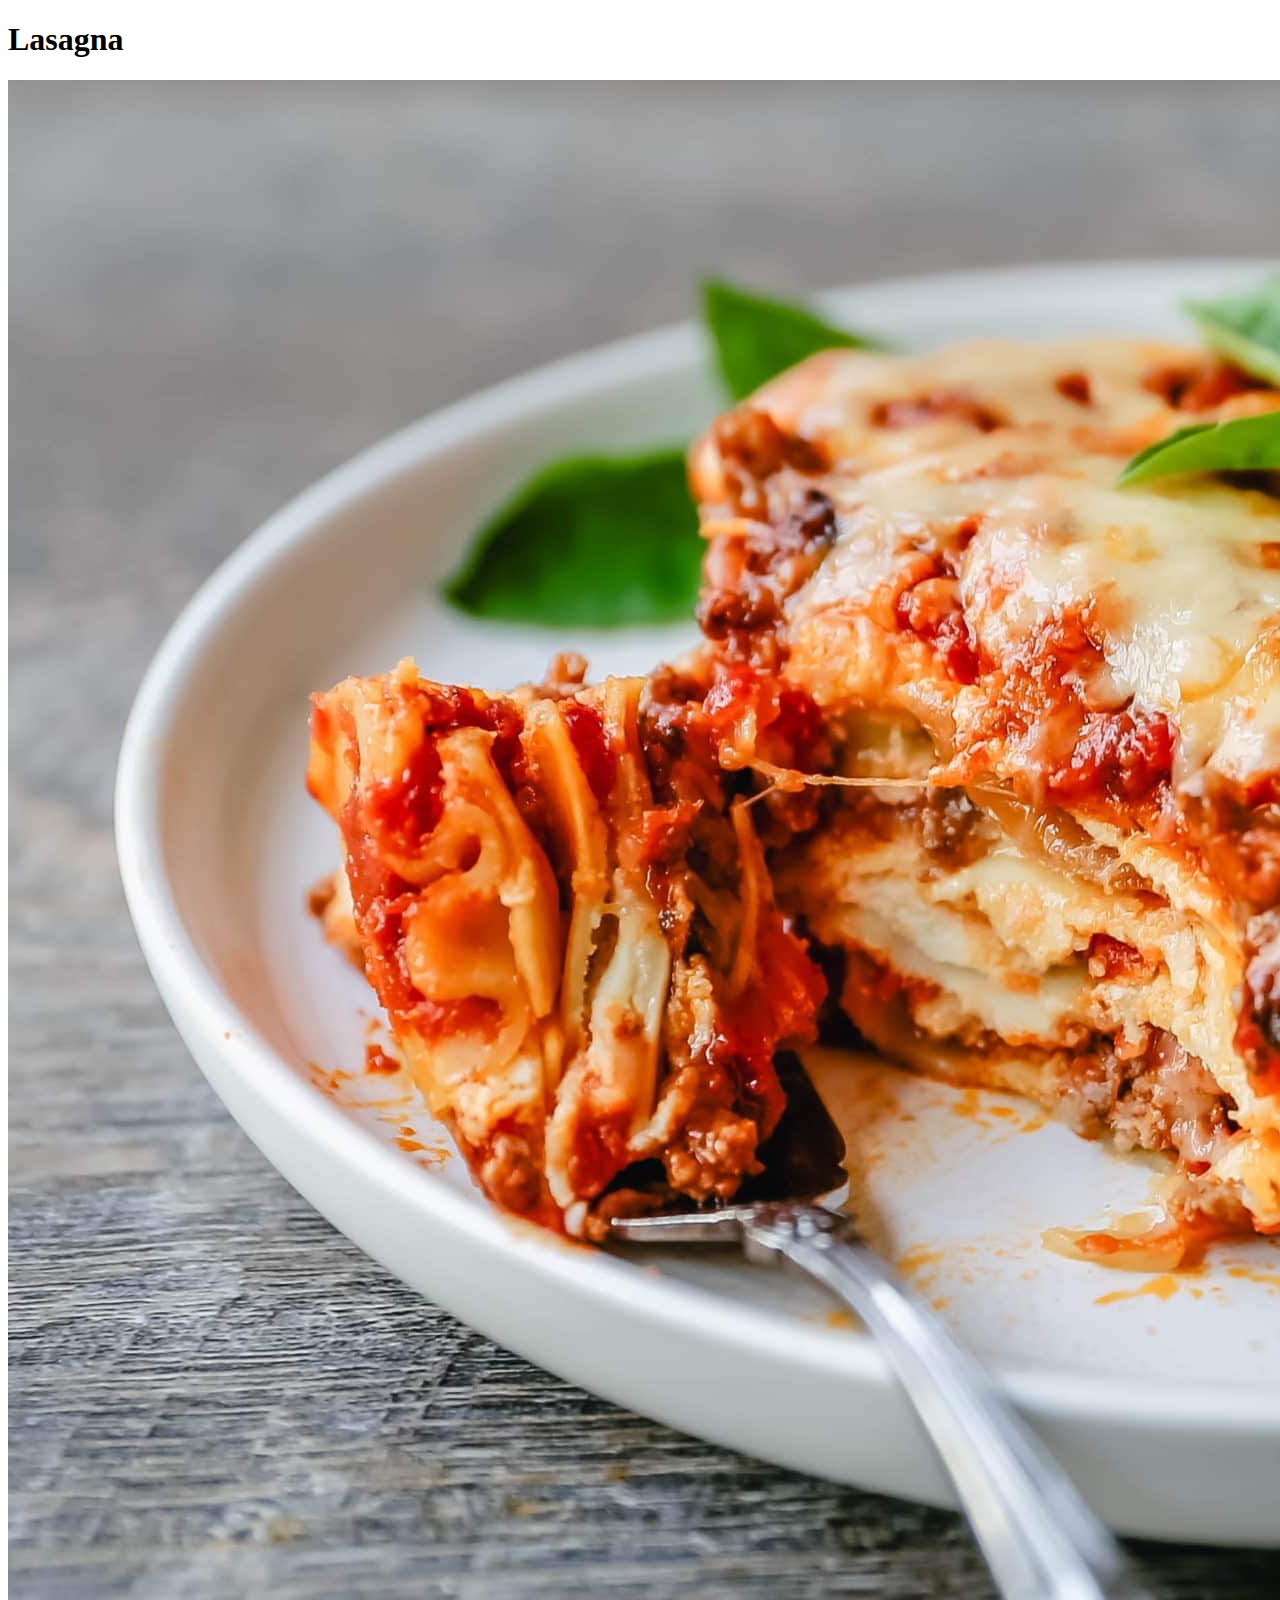
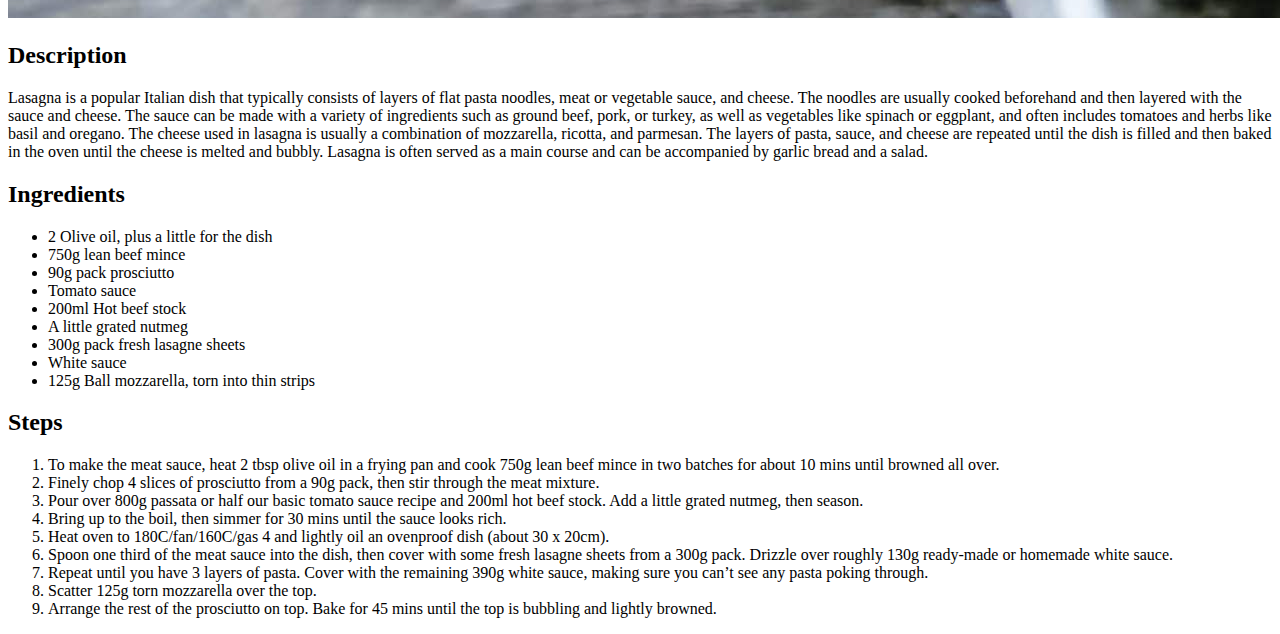
==== recipes/lasagna.html @ c795b3b2 "all recipes and images linked and added to index.html" ====
<!DOCTYPE html>
<html lang="en">
<head>
    <meta charset="UTF-8">
    <!-- <meta name="viewport" content="width=device-width, initial-scale=1.0"> -->
    <title>Lasagna Recipe</title>
</head>
<body>
    
    <h1>Lasagna</h1>
    <img src="../images/lasagna.jpeg" alt="lasagna">

    <h2>Description</h2>
    <p>
        Lasagna is a popular Italian dish that typically consists of layers of flat pasta noodles, meat or vegetable sauce, 
        and cheese. The noodles are usually cooked beforehand and then layered with the sauce and cheese. The sauce can be made 
        with a variety of ingredients such as ground beef, pork, or turkey, as well as vegetables like spinach or eggplant, and 
        often includes tomatoes and herbs like basil and oregano. The cheese used in lasagna is usually a combination of mozzarella, 
        ricotta, and parmesan. The layers of pasta, sauce, and cheese are repeated until the dish is filled and then baked in the oven 
        until the cheese is melted and bubbly. Lasagna is often served as a main course and can be accompanied by garlic bread and a salad.
    </p>

    <h2>Ingredients</h2>
    <ul>
        <li>2 Olive oil, plus a little for the dish</li>
        <li>750g lean beef mince</li>
        <li>90g pack prosciutto</li>
        <li>Tomato sauce</li>
        <li>200ml Hot beef stock</li>
        <li>A little grated nutmeg</li>
        <li>300g pack fresh lasagne sheets</li>
        <li>White sauce</li>
        <li>125g Ball mozzarella, torn into thin strips</li>
    </ul>

    <h2>Steps</h2>
    <ol>
        <li>To make the meat sauce, heat 2 tbsp olive oil in a frying pan and cook 750g lean beef mince in two batches for about 10 mins until browned all over.</li>
        <li>Finely chop 4 slices of prosciutto from a 90g pack, then stir through the meat mixture.</li>
        <li>Pour over 800g passata or half our basic tomato sauce recipe and 200ml hot beef stock. Add a little grated nutmeg, then season.</li>
        <li>Bring up to the boil, then simmer for 30 mins until the sauce looks rich.</li>
        <li>Heat oven to 180C/fan/160C/gas 4 and lightly oil an ovenproof dish (about 30 x 20cm).</li>
        <li>Spoon one third of the meat sauce into the dish, then cover with some fresh lasagne sheets from a 300g pack. Drizzle over roughly 130g ready-made or homemade white sauce.</li>
        <li>Repeat until you have 3 layers of pasta. Cover with the remaining 390g white sauce, making sure you can’t see any pasta poking through.</li>
        <li>Scatter 125g torn mozzarella over the top.</li>
        <li>Arrange the rest of the prosciutto on top. Bake for 45 mins until the top is bubbling and lightly browned.</li>
    </ol>

</body>
</html>
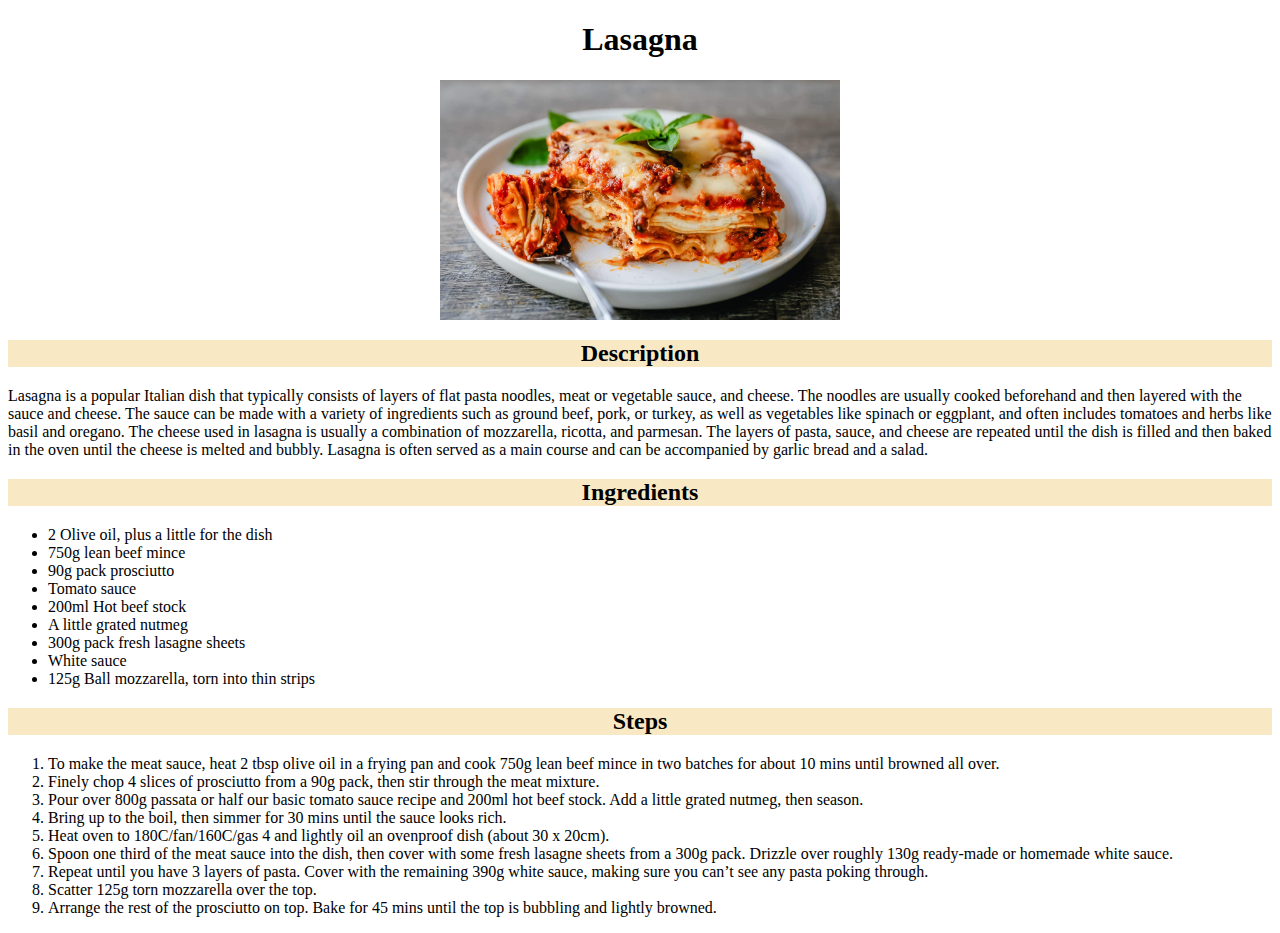
==== commit 19182e35: "css styling" ====
--- a/recipes/lasagna.html
+++ b/recipes/lasagna.html
@@ -4,10 +4,11 @@
     <meta charset="UTF-8">
     <!-- <meta name="viewport" content="width=device-width, initial-scale=1.0"> -->
     <title>Lasagna Recipe</title>
+    <link rel="stylesheet" href="../style.css">
 </head>
 <body>
     
-    <h1>Lasagna</h1>
+    <h1 id="heading">Lasagna</h1>
     <img src="../images/lasagna.jpeg" alt="lasagna">
 
     <h2>Description</h2>
--- a/style.css
+++ b/style.css
@@ -0,0 +1,21 @@
+body {
+    font-family: 'Times New Roman', Times, serif;
+}
+
+img {
+    display: block;
+    margin-left: auto;
+    margin-right: auto;
+    height: auto;
+    width: 400px;
+}
+
+#heading {
+    text-align: center;
+}
+
+h2 {
+    text-align: center;
+    background-color: rgb(248, 233, 196);
+    color: black;
+}
